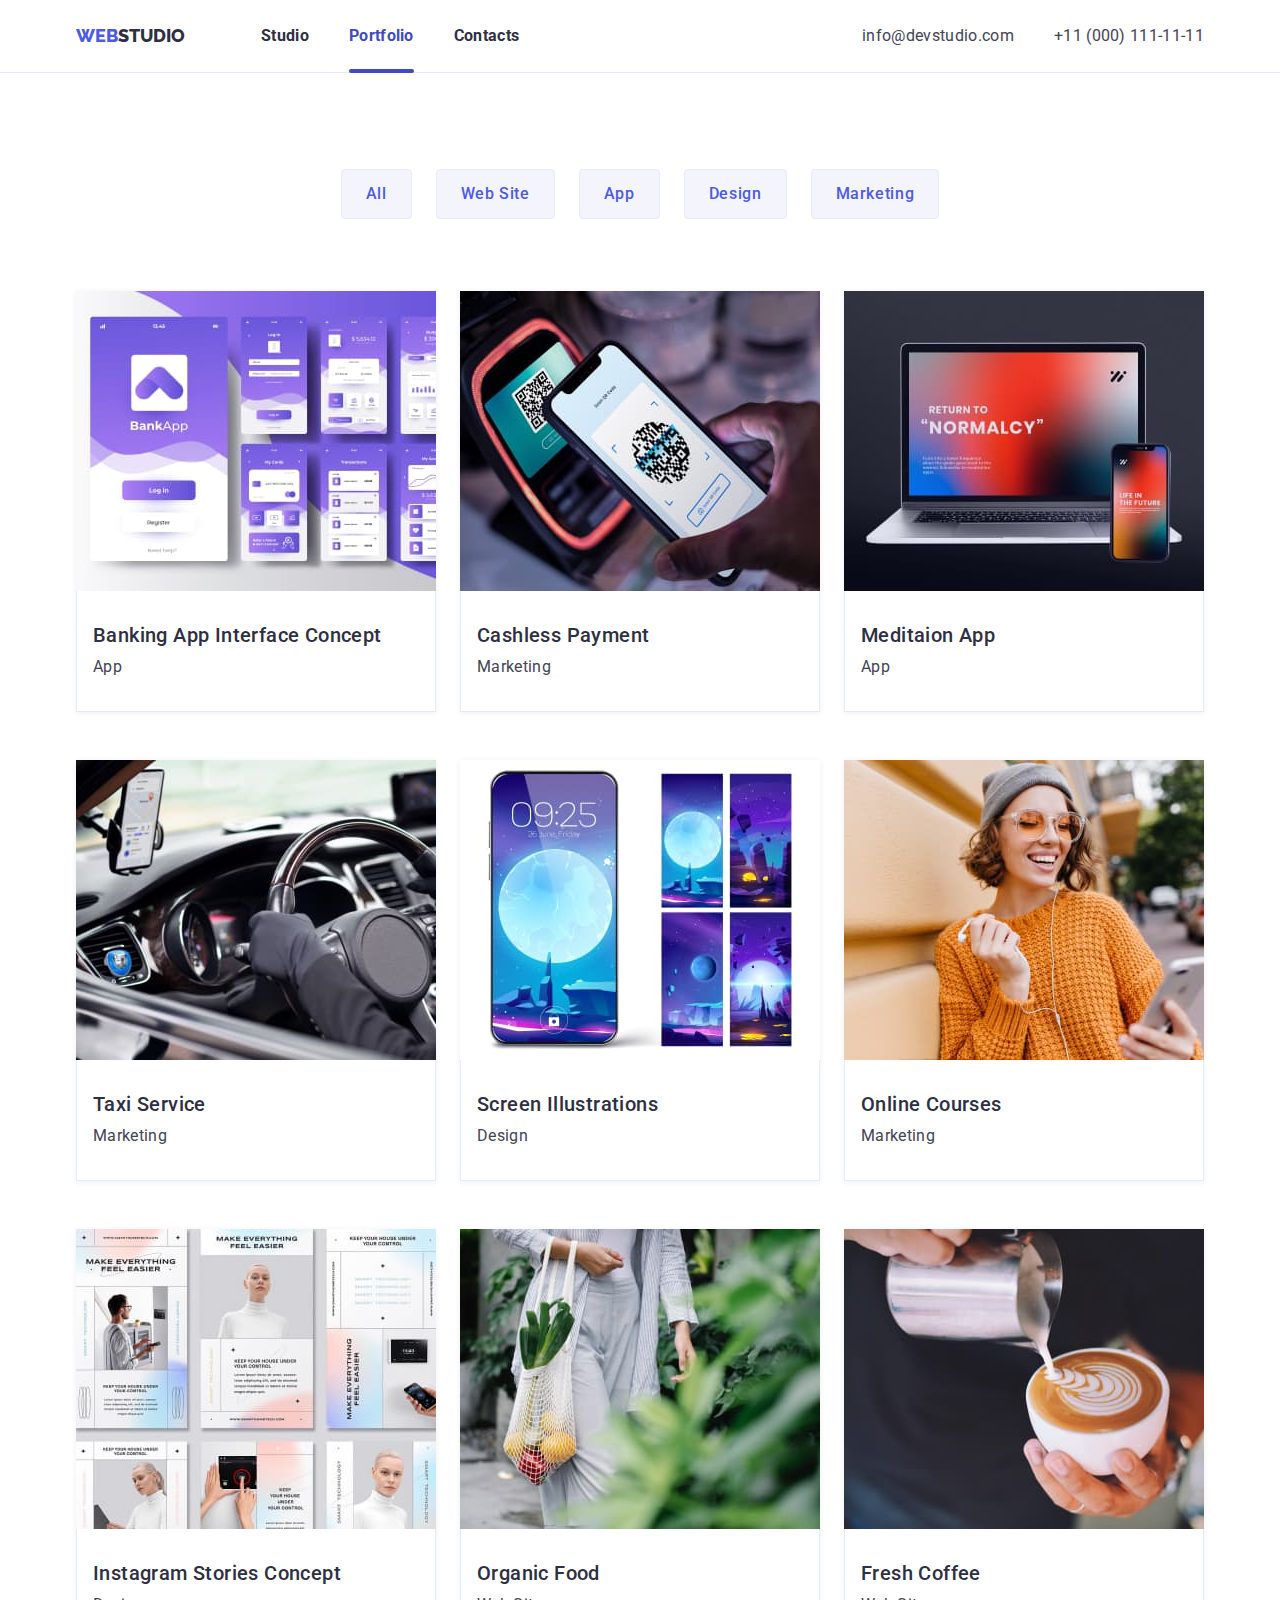
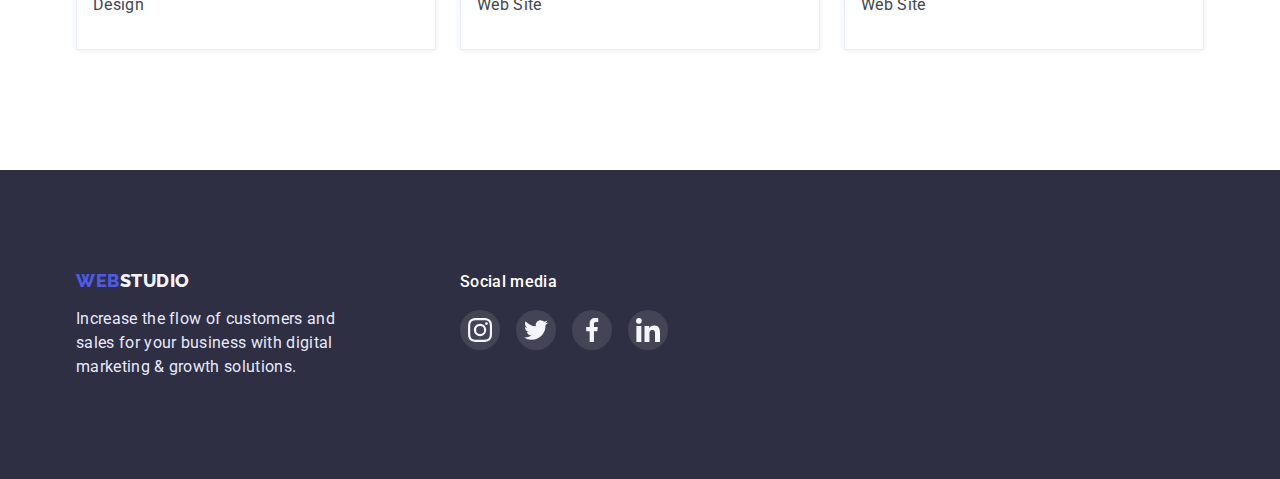
==== portfolio.html @ 80778b42 "Create portfolio.html" ====
<!DOCTYPE html>
<html lang="en">
<head>
    <meta charset="UTF-8">
    <meta http-equiv="X-UA-Compatible" content="IE=edge">
    <meta name="viewport" content="width=device-width, initial-scale=1.0">
    <title>Webstudio</title>
    <link rel="stylesheet" href="https://cdn.jsdelivr.net/npm/modern-normalize@1.1.0/modern-normalize.min.css">
    <link rel="preconnect" href="https://fonts.googleapis.com">
    <link rel="preconnect" href="https://fonts.gstatic.com" crossorigin>
    <link href="https://fonts.googleapis.com/css2?family=Raleway:wght@800&family=Roboto:wght@400;500;700;900&display=swap" rel="stylesheet">
    <link rel="stylesheet" href="./css/styles.css">
</head>
<body>
    <!--HEADER-->   
    <header class="header">
        <div class="container header-container">
        <a class="header-logo link" href="./index.html">Web<span class="header-logo-studio">Studio</span></a>
        <nav class="header-navigation">
            <ul class="header-list list">
                <li class="header-item">
                    <a class="header-link link" href="./index.html">Studio</a>
                </li>
                <li class="header-item">
                    <a class="header-link link current" href="./portfolio.html">Portfolio</a>
                </li>
                <li class="header-item">
                    <a class="header-link link" href="">Contacts</a>
                </li>
            </ul>
        </nav>
        <ul class="header-list list">
            <li class="header-item">
                <a class="contacts link" href="mailto:info@devstudio.com">info@devstudio.com</a>
            </li>
            <li class="header-item">
                <a class="contacts link" href="tel:+11(000)1111111">+11 (000) 111-11-11</a>
            </li>
        </ul>
        </div>
    </header>
    <main>
       <section class="filters">
        <div class="container">
        <h1 class="visually-hidden">Examples of Webstudio works</h1>
        <ul class="filters-list list">
            <li class="filters-item">
            <button class="filters-btn" type="button">All</button>
            </li>
            <li class="filters-item"><button class="filters-btn" type="button">Web Site</button></li>
            <li class="filters-item"><button class="filters-btn" type="button">App</button></li>
            <li class="filters-item"><button class="filters-btn" type="button">Design</button></li>
            <li class="filters-item"><button class="filters-btn" type="button">Marketing</button></li>
        </ul>
    
        <ul class="photos-list list">
<li class="photos-item">
    <a class="photos-link link" href="">
        <div class="photos-top-wrap">
    <img src="./images/hw2/img1.jpg" alt="pages" width="360" height="300">
    <p class="photos-top-text">14 Stylish and User-Friendly App Design Concepts · Task Manager App · Calorie Tracker App · Exotic Fruit Ecommerce App · Cloud Storage App</p>
    </div>
    <div class="photos-text">
    <h2 class="photos-title">Banking App Interface Concept</h2>
    <p class="photos-subtitle">App</p>
   
</div>
</a>
</li>
<li class="photos-item">
    
    <a class="photos-link link" href="">
        <div class="photos-top-wrap">
        <img src="./images/hw2/img2.jpg" alt="phone" width="360" height="300">
        <p class="photos-top-text">14 Stylish and User-Friendly App Design Concepts · Task Manager App · Calorie Tracker App · Exotic Fruit Ecommerce App · Cloud Storage App</p>
    </div>
        <div class="photos-text">
        <h2 class="photos-title">Cashless Payment</h2>
    <p class="photos-subtitle">Marketing</p>
        </div>
    </a>
</li>
<li class="photos-item">
    <a class="photos-link link" href="">
        <div class="photos-top-wrap">
    <img src="./images/hw2/img3.jpg" alt="laptop" width="360" height="300">
    <p class="photos-top-text">14 Stylish and User-Friendly App Design Concepts · Task Manager App · Calorie Tracker App · Exotic Fruit Ecommerce App · Cloud Storage App</p>
    </div>
    <div class="photos-text">
    <h2 class="photos-title">Meditaion App</h2>
    <p class="photos-subtitle">App</p>
    </div>
</a>
</li>
<li class="photos-item" >
    <a class="photos-link link" href="">
        <div class="photos-top-wrap">
    <img src="./images/hw2/img4.jpg" alt="helm" width="360" height="300">
    <p class="photos-top-text">14 Stylish and User-Friendly App Design Concepts · Task Manager App · Calorie Tracker App · Exotic Fruit Ecommerce App · Cloud Storage App</p>
    </div>
    <div class="photos-text">
    <h2 class="photos-title">Taxi Service</h2>
    <p class="photos-subtitle">Marketing</p>
</div>
</a>
</li>
<li class="photos-item">
    <a class="photos-link link" href="">
        <div class="photos-top-wrap">
        <img src="./images/hw2/img5.jpg" alt="moon" width="360" height="300">
        <p class="photos-top-text">14 Stylish and User-Friendly App Design Concepts · Task Manager App · Calorie Tracker App · Exotic Fruit Ecommerce App · Cloud Storage App</p>
       </div>
        <div class="photos-text">
        <h2 class="photos-title">Screen Illustrations</h2>
    <p class="photos-subtitle">Design</p>
    </div>
</a>
</li>
<li class="photos-item">
    <a class="photos-link link" href="">
        <div class="photos-top-wrap">
        <img src="./images/hw2/img6.jpg" alt="woman in orange" width="360" height="300">
        <p class="photos-top-text">14 Stylish and User-Friendly App Design Concepts · Task Manager App · Calorie Tracker App · Exotic Fruit Ecommerce App · Cloud Storage App</p>   
        </div>
        <div class="photos-text">
        <h2 class="photos-title">Online Courses</h2>
    <p class="photos-subtitle">Marketing</p>
        </div>
</a>
</li>
<li class="photos-item">
    <a class="photos-link link" href=""> 
        <div class="photos-top-wrap">
        <img src="./images/hw2/img7.jpg" alt="blonde" width="360" height="300">
        <p class="photos-top-text">14 Stylish and User-Friendly App Design Concepts · Task Manager App · Calorie Tracker App · Exotic Fruit Ecommerce App · Cloud Storage App</p>
        </div>
        <div class="photos-text">
        <h2 class="photos-title">Instagram Stories Concept</h2>
    <p class="photos-subtitle">Design</p>
        </div>
</a>
</li>
<li class="photos-item">
    <a class="photos-link link" href="">
        <div class="photos-top-wrap">
    <img src="./images/hw2/img8.jpg" alt="woman carries a bag of vegetables" width="360" height="300">
    <p class="photos-top-text">14 Stylish and User-Friendly App Design Concepts · Task Manager App · Calorie Tracker App · Exotic Fruit Ecommerce App · Cloud Storage App</p>
   </div>
    <div class="photos-text">
    <h2 class="photos-title">Organic Food</h2>
    <p class="photos-subtitle">Web Site</p>
    </div>
</a>
</li>
<li class="photos-item">
    <a class="photos-link link" href="">
        <div class="photos-top-wrap">
        <img src="./images/hw2/img9.jpg" alt="cup of Coffee" width="360" height="300">
    <p class="photos-top-text">14 Stylish and User-Friendly App Design Concepts · Task Manager App · Calorie Tracker App · Exotic Fruit Ecommerce App · Cloud Storage App</p>
    </div>
    <div class="photos-text">
    <h2 class="photos-title">Fresh Coffee</h2>
    <p class="photos-subtitle">Web Site</p>
    </div>
</a>
</li>
        </ul>
        </div>
       </section>
    
    </main>
    <footer class="footer">
        <div class="footer-container container">
            <div class="">
        <a class="footer-link link" href="/">Web<span class="footer-studio">Studio</span></a>
        <p class="footer-text">Increase the flow of customers and sales for your business with digital marketing & growth solutions.</p>
    </div>
    <div class="">
        <h3 class="footer-title">Social media</h3>
        <ul class="footer-soc-list list">
            <li class="footer-soc-item">
                <a href="" class="footer-soc-link link">
                <svg class="footer-soc-icon" width="24" height="24">
                    <use href="./images/icons.svg/symbol-defs[1].svg#icon-instagram-2-1"></use>
                </svg>
            </a></li>
            <li class="footer-soc-item">
                <a href="" class="footer-soc-link link">
                    <svg class="footer-soc-icon" width="24" height="24">
                    <use href="./images/icons.svg/symbol-defs[1].svg#icon-twitter-1-1"></use>
                </svg>
            </a></li>
            <li class="footer-soc-item">
                <a href="" class="footer-soc-link link">
                <svg class="footer-soc-icon" width="24" height="24">
                    <use href="./images/icons.svg/symbol-defs[1].svg#icon-facebook-1-1"></use>
                </svg>
            </a></li>
            <li class="footer-soc-item"><a href="" class="footer-soc-link link">
                <svg class="footer-soc-icon" width="24" height="24">
                    <use href="./images/icons.svg/symbol-defs[1].svg#icon-linkedin-1-1"></use>
                </svg>
            </a></li>
        </ul>
    </div></div>
    </footer>
</body>
</html>
---- css/styles.css ----
:root {
    --dark-color:#2E2F42;
    --text-color: #434455;
    --pressed-state-color: #404BBF;
    --btn-color: #FFFFFF;
    --links-color: #4D5AE5;
    --accent-color:#E7E9FC;
    --footer-logo-color: #F4F4FD;
}
body {
    font-family: 'Roboto', sans-serif;
   color: var(--text-color);

}
p,h1,h2,h3,h4,h5,h6 {
    margin-top: 0; 
    margin-bottom: 0;
     }
ol, ul{
    margin-top: 0; 
    margin-bottom: 0;
    padding-left: 0;
}
img {
    display: block;
}
.container {
    width: 1158px;
    padding-left: 15px;
    padding-right: 15px;
margin: 0 auto;


}
.section {
    padding-bottom: 120px;
    padding-top: 120px;
}
/*------------HEADER----------------*/
.list {
    list-style: none;
}
.link {
    text-decoration: none;
}
.header {
    padding-top: 24px;
    padding-bottom: 24px;
    border-bottom: 1px solid var(--accent-color);
}
.header-container {
    display: flex;
    align-items: center;
}

.header-logo {
font-family: 'Raleway', sans-serif;
font-weight: 800;
font-size: 18px;
line-height: 1.33;
text-transform: uppercase;
margin-right: 76px;
color: var(--links-color);
}

.header-logo-studio {
/* NAVY BLUE */
color: var(--dark-color);

}


/*-----------------nav-------------------------*/
.header-navigation {
    display: flex;
    align-items: center;
    margin-right: auto;
}
.header-list {
    display: flex;
    gap: 40px;  
}
.header-link {
    position: relative;
    font-weight: 700;
    font-size: 16px;
    line-height: 1.5;
    letter-spacing: 0.02em;
   /* navy blue */
   color: var(--dark-color);
    transition: color 250ms cubic-bezier(0.4, 0, 0.2, 1);
    
}
.header-link.current::after {
    content: "";
position: absolute;
width: 100%;
height: 4px;
background: #404BBF;
border-radius: 2px;
left: 0;
bottom: -28px;

}
.header-link:hover,
.header-link:focus {
    color: var(--pressed-state-color);
    background-color:var(--btn-color);
}
.header-list .header-link.current {
    color: var(--pressed-state-color);
}

/*-------------/nav----------------*/


/*--------------contacts--------------*/
.contacts {
    position: relative;
    font-size: 16px;
    line-height: 1.5;
    letter-spacing: 0.02em;
/* SLATE */
    color: var(--text-color);
    transition: color 250ms cubic-bezier(0.4, 0, 0.2, 1);
}
.contacts:hover,
.contacts:focus {
    color: var(--pressed-state-color);
   background-color: var(--btn-color);
}
/*----------------/contacts-------------------*/
/*--------------------/HEADER-----------*/
/*---------------MAIN-HERO-------------------*/
.hero {
    padding-top: 188px;
    padding-bottom: 188px;
    background-color: var(--dark-color);
    text-align: center;
    background-image: linear-gradient(
        rgba(46, 47, 66, 0.7),
        rgba(46, 47, 66, 0.7)
    ), url(../images/hw4/people-office.jpg);
    background-repeat: no-repeat;
    background-position: center;
    background-size: cover;
    max-width: 1440px;
    margin: auto;
}

.main-title {
max-width: 496px;
font-weight: 700;
font-size: 56px;
line-height: 1.07;
letter-spacing: 0.02em;
color: var(--btn-color);

margin-left: auto;
margin-right: auto;
margin-bottom: 48px;

}
.modal-btn {
    
  min-width: 169px;
  height: 56px;
    font-family: inherit;
    font-weight: 700;
    font-size: 16px;
    line-height: 1.18;
    letter-spacing: 0.04em;
    cursor: pointer;
    color: var(--btn-color);    
    background-color: var(--links-color);
    border-radius: 4px;
    border: none;
    transition: background-color 250ms cubic-bezier(0.4, 0, 0.2, 1);
}
.modal-btn:hover,
.modal-btn:focus
 { 
background-color: var(--pressed-state-color);

}
/*-----------------/Hero----------------*/
/*----------------- Section-SOLUTIONS---------*/
.menu-solutions {
    
    display: flex;
    flex-wrap: wrap;
    gap: 24px;
    column-gap: 24px;
    align-items: center;
     
}
.menu-item {
    flex-basis: calc((100% - 72px)/4);
    max-width: 264px;
}  
.menu-name{
   
    font-weight: 700;
    font-size: 20px;
    line-height: 1.2;
    letter-spacing: 0.02em; 
    /* NAVY BLUE */
    color: var(--dark-color);
    margin-bottom: 8px;
    margin-top: 8px;
}
.menu-text {
    
    font-size: 16px;
    line-height: 1.5;
    letter-spacing: 0.02em;
    /* SLATE */
    color: var(--text-color);    
}
.menu-item-icon {
    display: flex;
    border-radius: 4px;
        background-color: var(--footer-logo-color);
        align-items: center;
        justify-content: center;
        padding-top: 24px;
        padding-bottom: 24px;
}
.menu-icon{
    fill: var(--dark-color);
 
}
   
    
/*-----------------/section-SOLUTIONS---------*/
/*------------------sec-IMAGES-TEAM--------------------*/
.images-menu {
    display: flex;
    flex-wrap: wrap;
    gap: 24px;
    flex-basis: calc((100%-48px)/3);
}
.images {
    padding-bottom: 120px;
   
}
.title {

font-weight: 700;
font-size: 36px;
line-height: 1.11;
letter-spacing: 0.02em;
text-transform: capitalize;
color: var(--dark-color);
margin-bottom: 72px;
text-align: center;
}
/*------------------/sec-IMAGES--------------------*/


.team-item {
    box-shadow: 0px 1px 6px rgba(46, 47, 66, 0.08), 0px 1px 1px rgba(46, 47, 66, 0.16), 0px 2px 1px rgba(46, 47, 66, 0.08);
 
 background: var(--btn-color);

}

.team-name {
    
    font-weight: 700;
    font-size: 20px;
    line-height: 1.2;
    letter-spacing: 0.02em;
    /* NAVY BLUE */
    color: var(--dark-color);
  
    margin-bottom: 8px;
}
.team-text{
    font-size: 16px;
    line-height: 1.5;
    letter-spacing: 0.02em;
    /* SLATE */
    color: var(--text-color);
    margin-bottom: 8px;
}

.team {
    background-color: var(--accent-color);
}
.team-photo {
    display: flex;
    flex-wrap: wrap;
   gap: 24px;
   text-align: center;
   flex-basis: calc((100%-72px)/4); 
  
   
}
.team-item-container {
padding: 32px 16px;
}
.team-soc-list {
    display: flex;
    justify-content: center;
    list-style: none;
    gap: 24px;
    
}

.team-soc-item {
    width: 40px;
    height: 40px;
    
}

.team-soc-link{
    
    width: 100%;
    height: 100%;
    display: flex;
    border-radius: 50%;
    background-color: var(--links-color);
    align-items: center;
    justify-content: center;
    transition: background-color 250ms cubic-bezier(0.4, 0, 0.2, 1);
}
.team-soc-icon {
    fill:var(--footer-logo-color);
}
.team-soc-link:hover,
.team-soc-link:focus{
    background-color: var(--pressed-state-color);
}

/*------------------/sec-TEAM--------------------*/


/*------------------customers---------------------*/
.customers {
    padding-top: 130px;
    padding-bottom: 120px;
}
.customers-item {
    width: 168px;
    height: 88px;
    
}
.customers-link {
    width: 100%;
    height: 100%; 
    display: flex;
    border: 1px solid #8E8F99;
    border-radius: 4px;
align-items: center;
    justify-content: center;
    background-color: var(--btn-color);
    transition: border-color 250ms cubic-bezier(0.4, 0, 0.2, 1)
    ;
}
.customers-list {
    display: flex;
    justify-content: center;
    list-style: none;
    gap: 24px;
    
}
.customers-icon{
    
    fill: #8E8F99;
    transition: fill 250ms cubic-bezier(0.4, 0, 0.2, 1);
}
.customers-link:hover,

.customers-link:focus {
    border: 1px solid var(--pressed-state-color);
   
}
.customers-link:hover .customers-icon,

.customers-link:focus .customers-icon{
fill: var(--pressed-state-color);}



/*------------------FOOTER--------------------*/
.footer-link {
    font-family: 'Raleway', sans-serif;
font-weight: 800;
font-size: 18px;
line-height: 1.17;
letter-spacing: 0.03em;
text-transform: uppercase;
/* IRIS */
color: var(--links-color);

}
.footer-studio {
    /* CLOUD */
    color:var(--footer-logo-color); 
}
.footer-text {
font-size: 16px;
line-height: 1.5;
letter-spacing: 0.02em;
/* CORNFLOWER */
color: var(--accent-color);
margin-top: 16px;
max-width: 264px;
}
.footer {
    background-color: var(--dark-color);
    padding-top: 100px;
    padding-bottom: 100px;
    
}
.footer-container{
    display: flex;
    gap: 120px;
}
.footer-title{
    display: flex;
font-weight: 500;
font-size: 16px;
line-height: 1.5;
/* identical to box height, or 150% */
letter-spacing: 0.02em;
margin-bottom:16px ;
color: var(--btn-color);
}
.footer-soc-list {
    display: flex;
    justify-content: center;
    gap: 16px;
}

.footer-soc-item {
    width: 40px;
    height: 40px;
}
.footer-soc-link {
    width: 100%;
    height: 100%;
    display: flex;
    border-radius: 50%;
    align-items: center;
    justify-content: center;
    background-color: rgba(255, 255, 255, 0.1);
    transition:  background-color 250ms cubic-bezier(0.4, 0, 0.2, 1);
}

.footer-soc-icon {
    fill: var(--footer-logo-color);
}
.footer-soc-link:hover,
.footer-soc-link:focus{
    background-color: #31D0AA;
}
/*------------------/FOOTER--------------------*/


/*---------------PORTFOLIO-----------------*/
.visually-hidden {
    border: 0;
  clip: rect(0 0 0 0);
  height: 1px;
  margin: -1px;
  overflow: hidden;
  padding: 0;
  position: absolute;
  width: 1px; 
}
.filters {
    padding-top: 96px;
    padding-bottom: 120px;
    
}
.filters-list{
    display: flex;
    flex-basis: calc((100% - 96px)/5);
    justify-content: center;
    gap:24px;
    margin:0 auto; 
    margin-bottom: 72px;
}

.filters-btn {
    font-family: inherit;
font-weight: 500;
font-size: 16px;
line-height: 1.5;
display:flex;
align-items: flex-start;
text-align: center;
letter-spacing: 0.04em;
/* IRIS */
color: var(--links-color);
background: var(--footer-logo-color);
cursor: pointer;
border-radius: 4px;
transition: color 250ms cubic-bezier(0.4, 0, 0.2, 1), 
background-color 250ms cubic-bezier(0.4, 0, 0.2, 1),
 box-shadow 250ms cubic-bezier(0.4, 0, 0.2, 1),
  border-color 250ms cubic-bezier(0.4, 0, 0.2, 1);
padding: 12px 24px;
border: 1px solid var(--accent-color);
}
.filters-btn:hover,
.filters-btn:focus {
    color: var(--btn-color);
   background-color: var(--pressed-state-color);
   border: 1px solid var(--pressed-state-color);
   box-shadow: 0px 3px 1px rgba(0, 0, 0, 0.1), 
   0px 2px 1px rgba(0, 0, 0, 0.08), 0px 2px 2px rgba(0, 0, 0, 0.12);
}
.photos-title{
    font-weight: 500;
    font-size: 20px;
    line-height: 1.2;
    letter-spacing: 0.02em;
    /* NAVY BLUE */ 
    color: var(--dark-color); 
    margin-bottom: 8px;
    
}
.photos-subtitle{
    font-size: 16px;
    line-height: 1.5;
    letter-spacing: 0.02em;
    /* SLATE */
    color: var(--text-color);
}

 .photos-list {
 flex-basis: calc((100%-192px)/9);
 display: flex;   
 flex-wrap: wrap;
row-gap: 48px;
column-gap: 24px;

}

.photos-link{
   display: block;
    box-shadow: 0px 1px 6px rgba(46, 47, 66, 0.08);
    background-color: var(--btn-color);
    transition: box-shadow 250ms cubic-bezier(0.4, 0, 0.2, 1);
    
}

.photos-link:hover,
.photos-link:focus{  
   
box-shadow: 0px 1px 6px rgba(46, 47, 66, 0.08), 0px 1px 1px rgba(46, 47, 66, 0.16),
 0px 2px 1px rgba(46, 47, 66, 0.08);

}

.photos-text {
    border: 1px solid var(--accent-color);
   border-top: 0;
padding-top: 32px;
padding-left: 16px;
padding-bottom: 32px;
}
.photos-top-text {
position: absolute;
top: 0;
font-weight: 400;
font-size: 16px;
line-height:1.5;
/* or 150% */
letter-spacing: 0.02em;
/* CLOUD */
color: var(--footer-logo-color);
background-color: var(--links-color);
height: 100%;
padding: 40px 32px;
transform: translateY(100%);
transition: transform 250ms cubic-bezier(0.4, 0, 0.2, 1);
overflow: auto;
}
.photos-top-wrap{
    position: relative;
    overflow: hidden;
}


.photos-link:hover .photos-top-text,
.photos-link:focus .photos-top-text
{
transform: translateY(0);
}

.backdrop{
    position: fixed;
    top: 0;
    width: 100%;
    height: 100%; 
    background-color: rgba(17, 19,25, 0.439);
    transition: opacity 250ms cubic-bezier(0.4, 0, 0.2, 1), visibility 250ms cubic-bezier(0.4, 0, 0.2, 1);
}

.modal{
    position: absolute;
top: 50%;
left: 50%;
    width:408px ;
    min-height: 576px;
    background-color: #FCFCFC;
    box-shadow: 0px 1px 1px rgba(0, 0, 0, 0.14), 
    0px 1px 3px rgba(0, 0, 0, 0.12), 0px 2px 1px rgba(0, 0, 0, 0.2);
border-radius: 4px;
transform: translate(-50%, -50%) scaleX(1);
transition: transform 250ms cubic-bezier(0.4, 0, 0.2, 1);
padding: 24px;
}
.modal-close{
   
    width: 24px;
    height: 24px;
    background-color: var(--accent-color);
border: 1px solid rgba(0, 0, 0, 0.1);
border-radius: 50%;
cursor: pointer;
 display: flex;
 align-items: center;
     margin-left: auto;
}
.backdrop.is-hidden .modal{
    transform: translate(-50%, -50%) scaleX(0);

}
.is-hidden{
    opacity: 0;
    visibility: hidden;
    pointer-events: none;
}
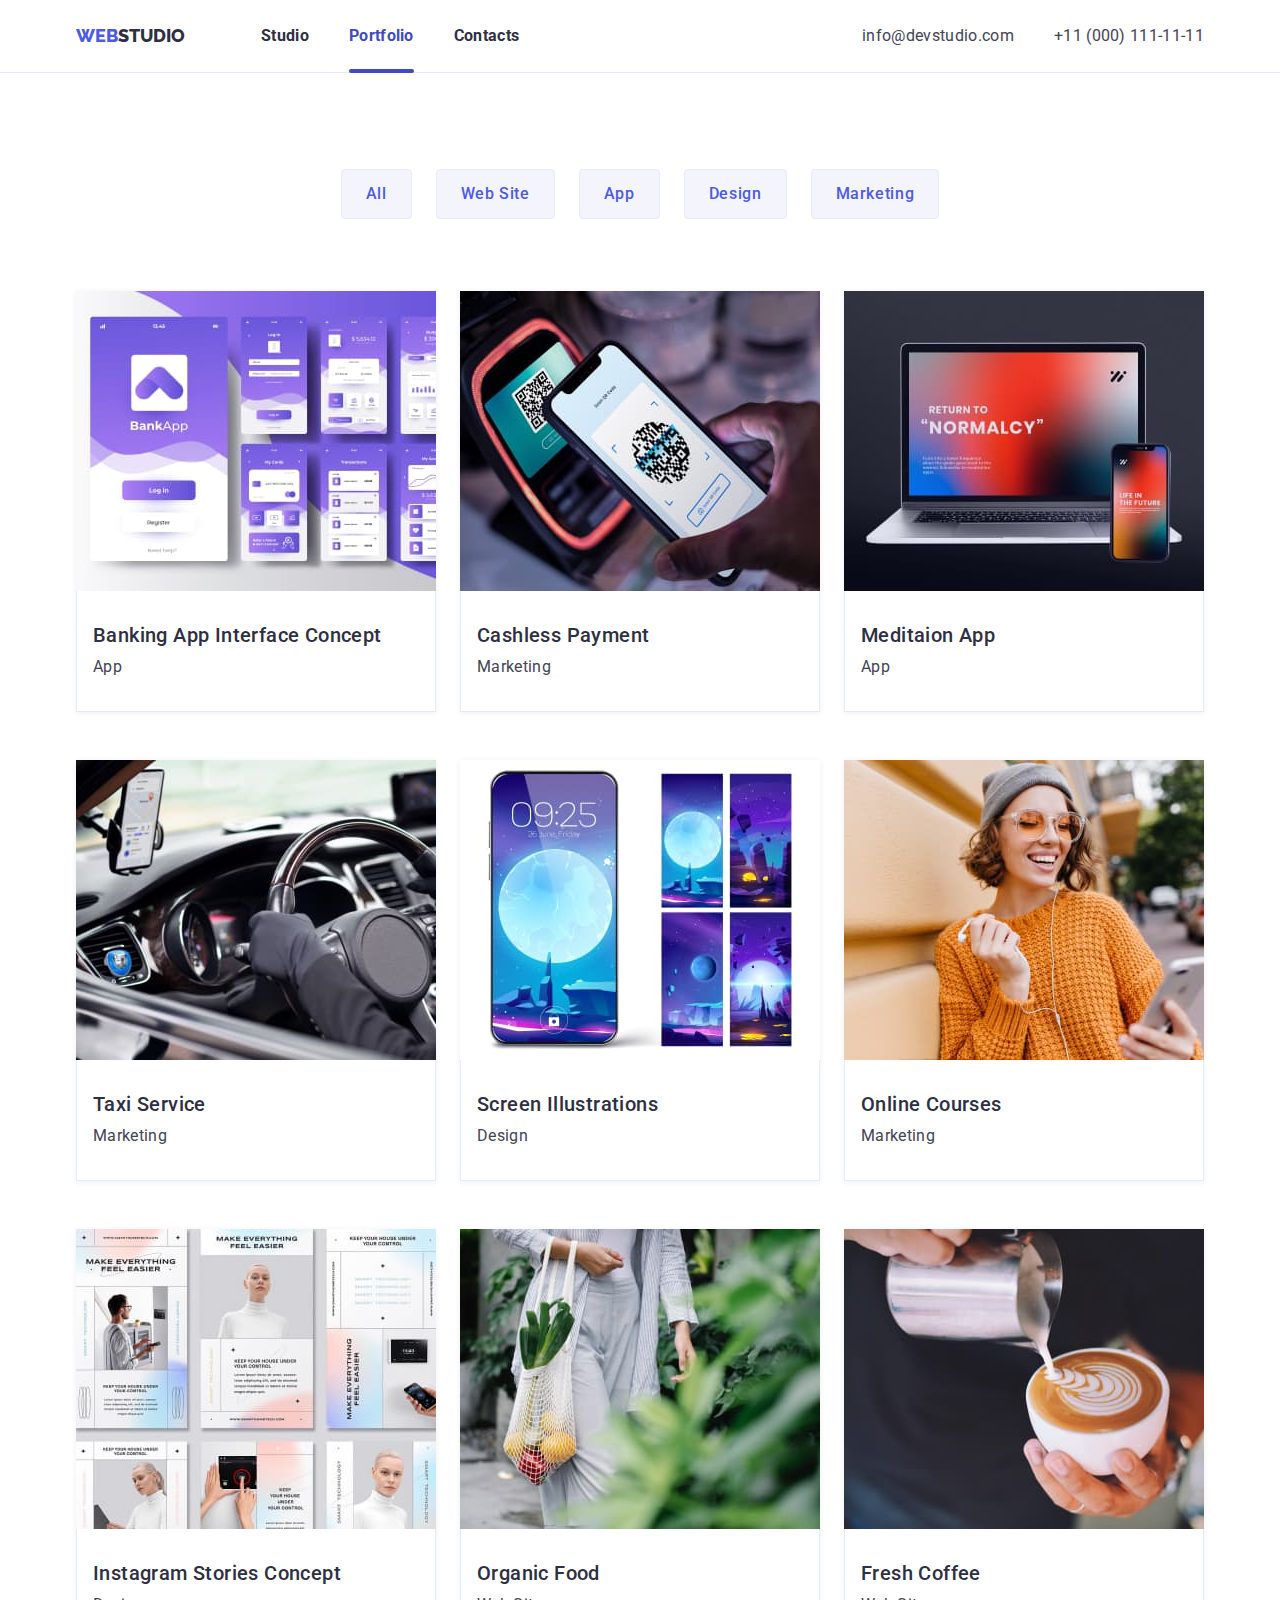
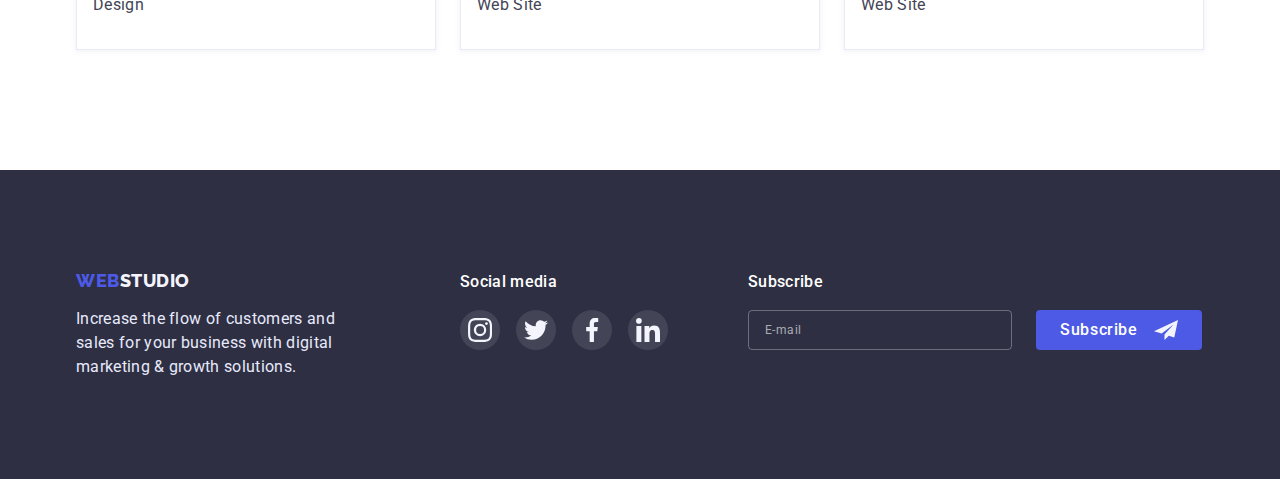
==== commit 673b5519: "Update portfolio.html" ====
--- a/portfolio.html
+++ b/portfolio.html
@@ -175,7 +175,7 @@
         <a class="footer-link link" href="/">Web<span class="footer-studio">Studio</span></a>
         <p class="footer-text">Increase the flow of customers and sales for your business with digital marketing & growth solutions.</p>
     </div>
-    <div class="">
+    <div class="footer-field">
         <h3 class="footer-title">Social media</h3>
         <ul class="footer-soc-list list">
             <li class="footer-soc-item">
@@ -202,7 +202,18 @@
                 </svg>
             </a></li>
         </ul>
-    </div></div>
+    </div>
+    <div class="footer-sub">
+        <h3 class="footer-title-sub">Subscribe</h3>
+        <form class="footer-form">
+        <input type="email" class="footer-input" name="user-email" required placeholder="E-mail"/> 
+        <button type="submit" class="footer-submit">Subscribe
+            <svg class="footer-soc-icon" width="24" height="24">
+                <use href="./images/icons.svg/symbol-defs.svg#icon-Frame-3-1"></use>
+            </svg>
+        </button>
+    </form></div>
+</div>
     </footer>
 </body>
 </html>--- a/css/styles.css
+++ b/css/styles.css
@@ -122,7 +122,8 @@
     letter-spacing: 0.02em;
 /* SLATE */
     color: var(--text-color);
-    transition: color 250ms cubic-bezier(0.4, 0, 0.2, 1);
+    transition: color 250ms cubic-bezier(0.4, 0, 0.2, 1),
+    background-color 250ms cubic-bezier(0.4, 0, 0.2, 1);
 }
 .contacts:hover,
 .contacts:focus {
@@ -416,7 +417,6 @@
 }
 .footer-container{
     display: flex;
-    gap: 120px;
 }
 .footer-title{
     display: flex;
@@ -444,6 +444,7 @@
     display: flex;
     border-radius: 50%;
     align-items: center;
+    
     justify-content: center;
     background-color: rgba(255, 255, 255, 0.1);
     transition:  background-color 250ms cubic-bezier(0.4, 0, 0.2, 1);
@@ -455,6 +456,78 @@
 .footer-soc-link:hover,
 .footer-soc-link:focus{
     background-color: #31D0AA;
+}
+.footer-field{
+    margin-left: 120px;
+    margin-right: 80px;
+}
+.footer-input {
+    width: 264px;
+    height: 40px;
+    background-color: transparent;
+    border: 1px solid rgba(255, 255, 255, 0.3);
+border-radius: 4px;
+outline: none;
+padding-left: 16px;
+color: #FFFFFF;
+font-size: 12px;
+display: flex;
+transition:border-color 250ms cubic-bezier(0.4, 0, 0.2, 1);
+}
+.footer-input:hover,
+.footer-input:focus{
+    border-color: 1px solid rgba(33, 150, 243, 0);
+    outline: none;
+}
+.footer-input::placeholder{
+    font-weight: 400;
+font-size: 12px;
+line-height: 2;
+display: flex;
+align-items: center;
+letter-spacing: 0.04em;
+color: rgba(255, 255, 255, 0.6);
+}
+.footer-submit {
+    min-width: 165px;
+    height: 40px;
+      font-weight: 500;
+      font-size: 16px;
+      line-height: 1.5;
+      letter-spacing: 0.04em;
+      cursor: pointer;
+      color: var(--btn-color);    
+      background-color: var(--links-color);
+      border-radius: 4px;
+      border: none;
+      display: flex;
+align-items: center;
+justify-content: center;
+gap: 16px;
+padding: 8px 24px;
+      transition: background-color 250ms cubic-bezier(0.4, 0, 0.2, 1);
+     
+    }
+  .footer-submit:hover,
+  .footer-submit:focus
+   { 
+  background-color: var(--pressed-state-color);
+}
+
+.footer-form{
+    display: flex;
+    gap: 24px;
+   
+}
+.footer-title-sub{
+    font-weight: 500;
+    display: flex;
+font-size: 16px;
+line-height: 1.5;
+letter-spacing: 0.02em;
+color: #FFFFFF;
+margin-bottom: 16px;
+
 }
 /*------------------/FOOTER--------------------*/
 
@@ -592,6 +665,9 @@
 transform: translateY(0);
 }
 
+
+/*----------/PORTFOLIO---------------------*/
+/*-------------MODAL--------------------*/
 .backdrop{
     position: fixed;
     top: 0;
@@ -613,10 +689,13 @@
 border-radius: 4px;
 transform: translate(-50%, -50%) scaleX(1);
 transition: transform 250ms cubic-bezier(0.4, 0, 0.2, 1);
-padding: 24px;
+padding: 72px 24px 24px 24px;
 }
 .modal-close{
-   
+   position: absolute;
+   top: 24px;
+   right: 24px;
+   justify-content: center;
     width: 24px;
     height: 24px;
     background-color: var(--accent-color);
@@ -626,6 +705,14 @@
  display: flex;
  align-items: center;
      margin-left: auto;
+     transition: fill 250ms cubic-bezier(0.4, 0, 0.2, 1),
+      background-color 250ms cubic-bezier(0.4, 0, 0.2, 1)
+     
+}
+.modal-close:hover,
+.modal-close:active{
+    background-color: #404BBF;
+    fill: #FFFFFF;
 }
 .backdrop.is-hidden .modal{
     transform: translate(-50%, -50%) scaleX(0);
@@ -636,3 +723,132 @@
     visibility: hidden;
     pointer-events: none;
 }
+.modal-title{
+    
+    font-weight: 500;
+    font-size: 16px;
+    line-height: 1.5;
+    text-align: center;
+    letter-spacing: 0.02em;
+    color: #2E2F42;
+    margin-bottom: 14px;
+}
+.modal-input{
+    width: 100%;
+    height: 40px;
+    background-color: transparent;
+    border: 1px solid rgba(33, 33, 33, 0.2);
+border-radius: 4px;
+outline: none;
+padding-left: 38px;
+color: #000000;
+font-size: 16px;
+transition:border-color 250ms cubic-bezier(0.4, 0, 0.2, 1);
+}
+
+.input-wrap{
+    position: relative;
+    
+    margin-bottom: 8px;
+}
+.input-icon{
+   position: absolute; 
+   left: 16px;
+   transform: translateY(-50%);
+   top: 50%;
+   transition:fill 250ms cubic-bezier(0.4, 0, 0.2, 1);
+}
+.modal-input:focus{
+    border-color: #4D5AE5;
+}
+.modal-input:focus + .input-icon{
+    fill: #4D5AE5;
+}
+.modal-input::placeholder{
+    font-size: 12px;
+    color: rgba(117, 117, 117, 0.5);
+}
+.input-text{
+   display: inline-block;
+    font-weight: 400;
+    font-size: 12px;
+    line-height: 1.33;
+    letter-spacing: 0.01em;
+    color: #8E8F99;
+    margin-bottom: 4px;
+}
+.modal-comment{
+    width: 100%;
+    height: 120px;
+    border: 1px solid rgba(33, 33, 33, 0.2);
+border-radius: 4px;
+outline: none;
+background-color: transparent;
+
+padding: 8px 16px;
+resize: none;
+}
+.modal-comment::placeholder{
+    font-weight: 400;
+font-size: 12px;
+line-height: 1.33;
+letter-spacing: 0.04em;
+color: rgba(117, 117, 117, 0.5);
+
+}
+.check-text span{
+    width: 16px;
+    height: 16px;
+    border: 1.25px solid #2E2F42;
+border-radius: 2px;
+display: flex;
+margin-right: 8px;
+align-items: center;
+justify-content: center;
+fill: transparent;
+
+}
+.modal-check:checked + .check-text span{
+    background-color: #404BBF;
+/* OCEAN */
+border: none;
+fill: #F4F4FD;
+
+}
+.check-text{
+    font-weight: 400;
+font-size: 12px;
+line-height: 1.33;
+letter-spacing: 0.04em;
+color: #757575;
+display: flex;
+margin-top: 16px;
+    margin-bottom: 24px;
+}
+.modal-form-submit{
+    min-width: 169px;
+  height: 56px;
+    font-family: inherit;
+    font-weight: 700;
+    font-size: 16px;
+    line-height: 1.5;
+    letter-spacing: 0.04em;
+    cursor: pointer;
+    color: var(--btn-color);    
+    background-color: var(--links-color);
+    border-radius: 4px;
+    border: none;
+    transition: background-color 250ms cubic-bezier(0.4, 0, 0.2, 1);
+
+align-self: center;
+
+}
+.modal-form-submit:hover,
+.modal-form-submit:hover{
+    background-color: var(--pressed-state-color);
+
+}
+.modal-form{
+    display: flex;
+    flex-direction: column;
+}